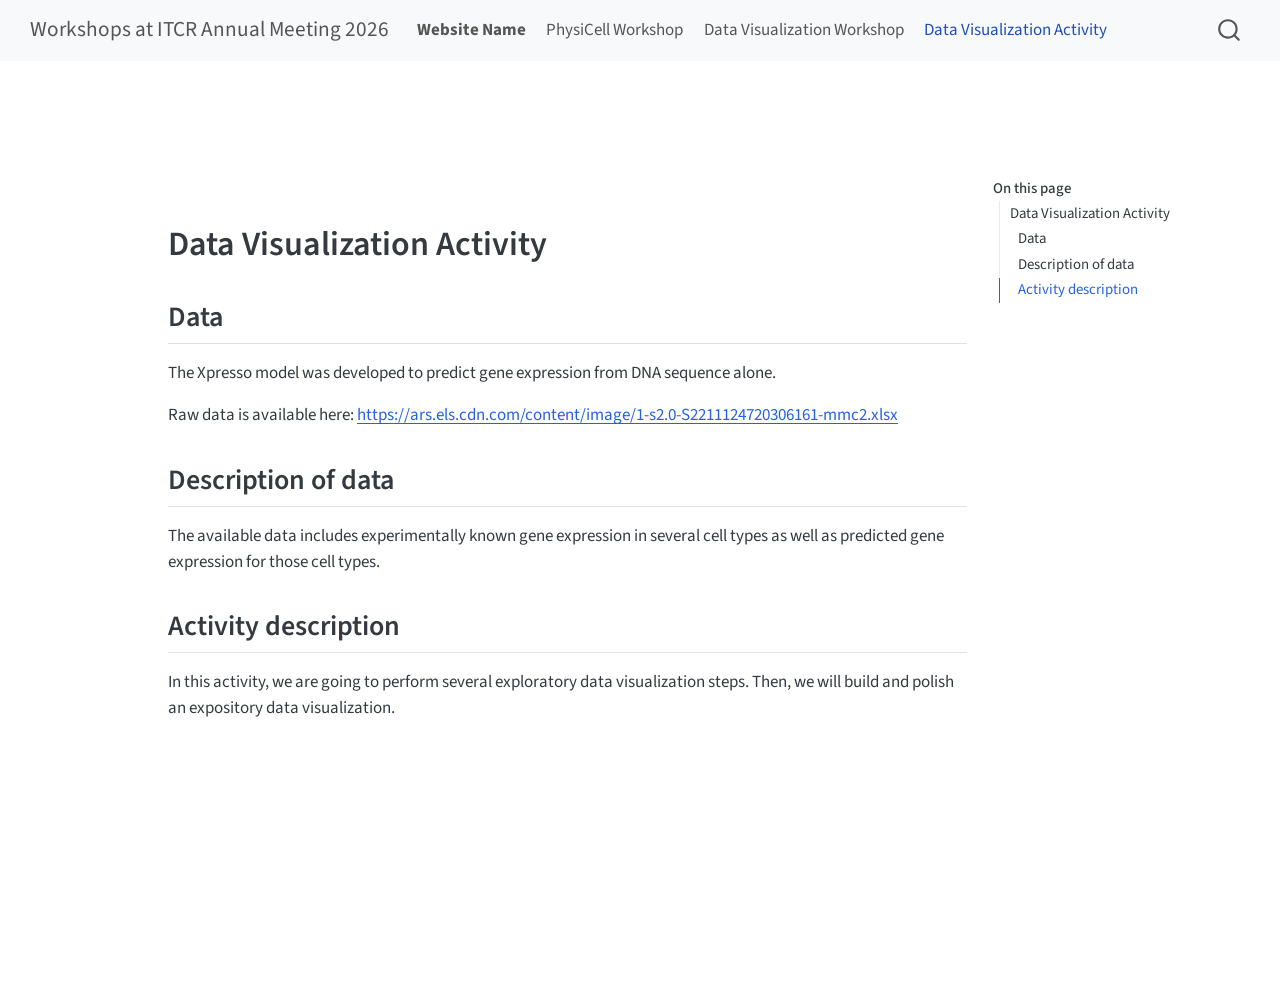
==== docs/activity.html @ d873f9ab "Render course" ====
<!DOCTYPE html>
<html xmlns="http://www.w3.org/1999/xhtml" lang="en" xml:lang="en"><head>

<meta charset="utf-8">
<meta name="generator" content="quarto-1.8.26">

<meta name="viewport" content="width=device-width, initial-scale=1.0, user-scalable=yes">


<title>activity – Workshops at ITCR Annual Meeting 2026</title>
<style>
code{white-space: pre-wrap;}
span.smallcaps{font-variant: small-caps;}
div.columns{display: flex; gap: min(4vw, 1.5em);}
div.column{flex: auto; overflow-x: auto;}
div.hanging-indent{margin-left: 1.5em; text-indent: -1.5em;}
ul.task-list{list-style: none;}
ul.task-list li input[type="checkbox"] {
  width: 0.8em;
  margin: 0 0.8em 0.2em -1em; /* quarto-specific, see https://github.com/quarto-dev/quarto-cli/issues/4556 */ 
  vertical-align: middle;
}
</style>


<script src="site_libs/quarto-nav/quarto-nav.js"></script>
<script src="site_libs/quarto-nav/headroom.min.js"></script>
<script src="site_libs/clipboard/clipboard.min.js"></script>
<script src="site_libs/quarto-search/autocomplete.umd.js"></script>
<script src="site_libs/quarto-search/fuse.min.js"></script>
<script src="site_libs/quarto-search/quarto-search.js"></script>
<meta name="quarto:offset" content="./">
<script src="site_libs/quarto-html/quarto.js" type="module"></script>
<script src="site_libs/quarto-html/tabsets/tabsets.js" type="module"></script>
<script src="site_libs/quarto-html/axe/axe-check.js" type="module"></script>
<script src="site_libs/quarto-html/popper.min.js"></script>
<script src="site_libs/quarto-html/tippy.umd.min.js"></script>
<script src="site_libs/quarto-html/anchor.min.js"></script>
<link href="site_libs/quarto-html/tippy.css" rel="stylesheet">
<link href="site_libs/quarto-html/quarto-syntax-highlighting-587c61ba64f3a5504c4d52d930310e48.css" rel="stylesheet" id="quarto-text-highlighting-styles">
<script src="site_libs/bootstrap/bootstrap.min.js"></script>
<link href="site_libs/bootstrap/bootstrap-icons.css" rel="stylesheet">
<link href="site_libs/bootstrap/bootstrap-8b9c9e0a7877ca3fdfdff7a4e986219e.min.css" rel="stylesheet" append-hash="true" id="quarto-bootstrap" data-mode="light">
<script id="quarto-search-options" type="application/json">{
  "location": "navbar",
  "copy-button": false,
  "collapse-after": 3,
  "panel-placement": "end",
  "type": "overlay",
  "limit": 50,
  "keyboard-shortcut": [
    "f",
    "/",
    "s"
  ],
  "show-item-context": false,
  "language": {
    "search-no-results-text": "No results",
    "search-matching-documents-text": "matching documents",
    "search-copy-link-title": "Copy link to search",
    "search-hide-matches-text": "Hide additional matches",
    "search-more-match-text": "more match in this document",
    "search-more-matches-text": "more matches in this document",
    "search-clear-button-title": "Clear",
    "search-text-placeholder": "",
    "search-detached-cancel-button-title": "Cancel",
    "search-submit-button-title": "Submit",
    "search-label": "Search"
  }
}</script>


<link rel="stylesheet" href="styles.css">
</head>

<body class="nav-fixed quarto-light">

<div id="quarto-search-results"></div>
  <header id="quarto-header" class="headroom fixed-top">
    <nav class="navbar navbar-expand-lg " data-bs-theme="dark">
      <div class="navbar-container container-fluid">
      <div class="navbar-brand-container mx-auto">
    <a class="navbar-brand" href="./index.html">
    <span class="navbar-title">Workshops at ITCR Annual Meeting 2026</span>
    </a>
  </div>
            <div id="quarto-search" class="" title="Search"></div>
          <button class="navbar-toggler" type="button" data-bs-toggle="collapse" data-bs-target="#navbarCollapse" aria-controls="navbarCollapse" role="menu" aria-expanded="false" aria-label="Toggle navigation" onclick="if (window.quartoToggleHeadroom) { window.quartoToggleHeadroom(); }">
  <span class="navbar-toggler-icon"></span>
</button>
          <div class="collapse navbar-collapse" id="navbarCollapse">
            <ul class="navbar-nav navbar-nav-scroll me-auto">
  <li class="nav-item">
    <a class="nav-link" href="./index.html"> <i class="bi bi-fa-home" role="img">
</i> 
<span class="menu-text"><strong>Website Name</strong></span></a>
  </li>  
  <li class="nav-item">
    <a class="nav-link" href="./physicell.html"> 
<span class="menu-text">PhysiCell Workshop</span></a>
  </li>  
  <li class="nav-item">
    <a class="nav-link" href="./dataviz.html"> 
<span class="menu-text">Data Visualization Workshop</span></a>
  </li>  
  <li class="nav-item">
    <a class="nav-link active" href="./activity.html" aria-current="page"> 
<span class="menu-text">Data Visualization Activity</span></a>
  </li>  
</ul>
          </div> <!-- /navcollapse -->
            <div class="quarto-navbar-tools">
</div>
      </div> <!-- /container-fluid -->
    </nav>
</header>
<!-- content -->
<div id="quarto-content" class="quarto-container page-columns page-rows-contents page-layout-article page-navbar">
<!-- sidebar -->
<!-- margin-sidebar -->
    <div id="quarto-margin-sidebar" class="sidebar margin-sidebar">
        <nav id="TOC" role="doc-toc" class="toc-active">
    <h2 id="toc-title">On this page</h2>
   
  <ul>
  <li><a href="#data-visualization-activity" id="toc-data-visualization-activity" class="nav-link active" data-scroll-target="#data-visualization-activity">Data Visualization Activity</a>
  <ul class="collapse">
  <li><a href="#data" id="toc-data" class="nav-link" data-scroll-target="#data">Data</a></li>
  <li><a href="#description-of-data" id="toc-description-of-data" class="nav-link" data-scroll-target="#description-of-data">Description of data</a></li>
  <li><a href="#activity-description" id="toc-activity-description" class="nav-link" data-scroll-target="#activity-description">Activity description</a></li>
  </ul></li>
  </ul>
</nav>
    </div>
<!-- main -->
<main class="content" id="quarto-document-content"><header id="title-block-header" class="quarto-title-block"></header>




<section id="data-visualization-activity" class="level1">
<h1>Data Visualization Activity</h1>
<section id="data" class="level2">
<h2 class="anchored" data-anchor-id="data">Data</h2>
<p>The Xpresso model was developed to predict gene expression from DNA sequence alone.</p>
<p>Raw data is available here: <a href="https://ars.els.cdn.com/content/image/1-s2.0-S2211124720306161-mmc2.xlsx">https://ars.els.cdn.com/content/image/1-s2.0-S2211124720306161-mmc2.xlsx</a></p>
<!--
Include csv link here
-->
</section>
<section id="description-of-data" class="level2">
<h2 class="anchored" data-anchor-id="description-of-data">Description of data</h2>
<p>The available data includes experimentally known gene expression in several cell types as well as predicted gene expression for those cell types.</p>
</section>
<section id="activity-description" class="level2">
<h2 class="anchored" data-anchor-id="activity-description">Activity description</h2>
<p>In this activity, we are going to perform several exploratory data visualization steps. Then, we will build and polish an expository data visualization.</p>


</section>
</section>

</main> <!-- /main -->
<script id="quarto-html-after-body" type="application/javascript">
  window.document.addEventListener("DOMContentLoaded", function (event) {
    const icon = "";
    const anchorJS = new window.AnchorJS();
    anchorJS.options = {
      placement: 'right',
      icon: icon
    };
    anchorJS.add('.anchored');
    const isCodeAnnotation = (el) => {
      for (const clz of el.classList) {
        if (clz.startsWith('code-annotation-')) {                     
          return true;
        }
      }
      return false;
    }
    const onCopySuccess = function(e) {
      // button target
      const button = e.trigger;
      // don't keep focus
      button.blur();
      // flash "checked"
      button.classList.add('code-copy-button-checked');
      var currentTitle = button.getAttribute("title");
      button.setAttribute("title", "Copied!");
      let tooltip;
      if (window.bootstrap) {
        button.setAttribute("data-bs-toggle", "tooltip");
        button.setAttribute("data-bs-placement", "left");
        button.setAttribute("data-bs-title", "Copied!");
        tooltip = new bootstrap.Tooltip(button, 
          { trigger: "manual", 
            customClass: "code-copy-button-tooltip",
            offset: [0, -8]});
        tooltip.show();    
      }
      setTimeout(function() {
        if (tooltip) {
          tooltip.hide();
          button.removeAttribute("data-bs-title");
          button.removeAttribute("data-bs-toggle");
          button.removeAttribute("data-bs-placement");
        }
        button.setAttribute("title", currentTitle);
        button.classList.remove('code-copy-button-checked');
      }, 1000);
      // clear code selection
      e.clearSelection();
    }
    const getTextToCopy = function(trigger) {
      const outerScaffold = trigger.parentElement.cloneNode(true);
      const codeEl = outerScaffold.querySelector('code');
      for (const childEl of codeEl.children) {
        if (isCodeAnnotation(childEl)) {
          childEl.remove();
        }
      }
      return codeEl.innerText;
    }
    const clipboard = new window.ClipboardJS('.code-copy-button:not([data-in-quarto-modal])', {
      text: getTextToCopy
    });
    clipboard.on('success', onCopySuccess);
    if (window.document.getElementById('quarto-embedded-source-code-modal')) {
      const clipboardModal = new window.ClipboardJS('.code-copy-button[data-in-quarto-modal]', {
        text: getTextToCopy,
        container: window.document.getElementById('quarto-embedded-source-code-modal')
      });
      clipboardModal.on('success', onCopySuccess);
    }
      var localhostRegex = new RegExp(/^(?:http|https):\/\/localhost\:?[0-9]*\//);
      var mailtoRegex = new RegExp(/^mailto:/);
        var filterRegex = new RegExp('/' + window.location.host + '/');
      var isInternal = (href) => {
          return filterRegex.test(href) || localhostRegex.test(href) || mailtoRegex.test(href);
      }
      // Inspect non-navigation links and adorn them if external
     var links = window.document.querySelectorAll('a[href]:not(.nav-link):not(.navbar-brand):not(.toc-action):not(.sidebar-link):not(.sidebar-item-toggle):not(.pagination-link):not(.no-external):not([aria-hidden]):not(.dropdown-item):not(.quarto-navigation-tool):not(.about-link)');
      for (var i=0; i<links.length; i++) {
        const link = links[i];
        if (!isInternal(link.href)) {
          // undo the damage that might have been done by quarto-nav.js in the case of
          // links that we want to consider external
          if (link.dataset.originalHref !== undefined) {
            link.href = link.dataset.originalHref;
          }
        }
      }
    function tippyHover(el, contentFn, onTriggerFn, onUntriggerFn) {
      const config = {
        allowHTML: true,
        maxWidth: 500,
        delay: 100,
        arrow: false,
        appendTo: function(el) {
            return el.parentElement;
        },
        interactive: true,
        interactiveBorder: 10,
        theme: 'quarto',
        placement: 'bottom-start',
      };
      if (contentFn) {
        config.content = contentFn;
      }
      if (onTriggerFn) {
        config.onTrigger = onTriggerFn;
      }
      if (onUntriggerFn) {
        config.onUntrigger = onUntriggerFn;
      }
      window.tippy(el, config); 
    }
    const noterefs = window.document.querySelectorAll('a[role="doc-noteref"]');
    for (var i=0; i<noterefs.length; i++) {
      const ref = noterefs[i];
      tippyHover(ref, function() {
        // use id or data attribute instead here
        let href = ref.getAttribute('data-footnote-href') || ref.getAttribute('href');
        try { href = new URL(href).hash; } catch {}
        const id = href.replace(/^#\/?/, "");
        const note = window.document.getElementById(id);
        if (note) {
          return note.innerHTML;
        } else {
          return "";
        }
      });
    }
    const xrefs = window.document.querySelectorAll('a.quarto-xref');
    const processXRef = (id, note) => {
      // Strip column container classes
      const stripColumnClz = (el) => {
        el.classList.remove("page-full", "page-columns");
        if (el.children) {
          for (const child of el.children) {
            stripColumnClz(child);
          }
        }
      }
      stripColumnClz(note)
      if (id === null || id.startsWith('sec-')) {
        // Special case sections, only their first couple elements
        const container = document.createElement("div");
        if (note.children && note.children.length > 2) {
          container.appendChild(note.children[0].cloneNode(true));
          for (let i = 1; i < note.children.length; i++) {
            const child = note.children[i];
            if (child.tagName === "P" && child.innerText === "") {
              continue;
            } else {
              container.appendChild(child.cloneNode(true));
              break;
            }
          }
          if (window.Quarto?.typesetMath) {
            window.Quarto.typesetMath(container);
          }
          return container.innerHTML
        } else {
          if (window.Quarto?.typesetMath) {
            window.Quarto.typesetMath(note);
          }
          return note.innerHTML;
        }
      } else {
        // Remove any anchor links if they are present
        const anchorLink = note.querySelector('a.anchorjs-link');
        if (anchorLink) {
          anchorLink.remove();
        }
        if (window.Quarto?.typesetMath) {
          window.Quarto.typesetMath(note);
        }
        if (note.classList.contains("callout")) {
          return note.outerHTML;
        } else {
          return note.innerHTML;
        }
      }
    }
    for (var i=0; i<xrefs.length; i++) {
      const xref = xrefs[i];
      tippyHover(xref, undefined, function(instance) {
        instance.disable();
        let url = xref.getAttribute('href');
        let hash = undefined; 
        if (url.startsWith('#')) {
          hash = url;
        } else {
          try { hash = new URL(url).hash; } catch {}
        }
        if (hash) {
          const id = hash.replace(/^#\/?/, "");
          const note = window.document.getElementById(id);
          if (note !== null) {
            try {
              const html = processXRef(id, note.cloneNode(true));
              instance.setContent(html);
            } finally {
              instance.enable();
              instance.show();
            }
          } else {
            // See if we can fetch this
            fetch(url.split('#')[0])
            .then(res => res.text())
            .then(html => {
              const parser = new DOMParser();
              const htmlDoc = parser.parseFromString(html, "text/html");
              const note = htmlDoc.getElementById(id);
              if (note !== null) {
                const html = processXRef(id, note);
                instance.setContent(html);
              } 
            }).finally(() => {
              instance.enable();
              instance.show();
            });
          }
        } else {
          // See if we can fetch a full url (with no hash to target)
          // This is a special case and we should probably do some content thinning / targeting
          fetch(url)
          .then(res => res.text())
          .then(html => {
            const parser = new DOMParser();
            const htmlDoc = parser.parseFromString(html, "text/html");
            const note = htmlDoc.querySelector('main.content');
            if (note !== null) {
              // This should only happen for chapter cross references
              // (since there is no id in the URL)
              // remove the first header
              if (note.children.length > 0 && note.children[0].tagName === "HEADER") {
                note.children[0].remove();
              }
              const html = processXRef(null, note);
              instance.setContent(html);
            } 
          }).finally(() => {
            instance.enable();
            instance.show();
          });
        }
      }, function(instance) {
      });
    }
        let selectedAnnoteEl;
        const selectorForAnnotation = ( cell, annotation) => {
          let cellAttr = 'data-code-cell="' + cell + '"';
          let lineAttr = 'data-code-annotation="' +  annotation + '"';
          const selector = 'span[' + cellAttr + '][' + lineAttr + ']';
          return selector;
        }
        const selectCodeLines = (annoteEl) => {
          const doc = window.document;
          const targetCell = annoteEl.getAttribute("data-target-cell");
          const targetAnnotation = annoteEl.getAttribute("data-target-annotation");
          const annoteSpan = window.document.querySelector(selectorForAnnotation(targetCell, targetAnnotation));
          const lines = annoteSpan.getAttribute("data-code-lines").split(",");
          const lineIds = lines.map((line) => {
            return targetCell + "-" + line;
          })
          let top = null;
          let height = null;
          let parent = null;
          if (lineIds.length > 0) {
              //compute the position of the single el (top and bottom and make a div)
              const el = window.document.getElementById(lineIds[0]);
              top = el.offsetTop;
              height = el.offsetHeight;
              parent = el.parentElement.parentElement;
            if (lineIds.length > 1) {
              const lastEl = window.document.getElementById(lineIds[lineIds.length - 1]);
              const bottom = lastEl.offsetTop + lastEl.offsetHeight;
              height = bottom - top;
            }
            if (top !== null && height !== null && parent !== null) {
              // cook up a div (if necessary) and position it 
              let div = window.document.getElementById("code-annotation-line-highlight");
              if (div === null) {
                div = window.document.createElement("div");
                div.setAttribute("id", "code-annotation-line-highlight");
                div.style.position = 'absolute';
                parent.appendChild(div);
              }
              div.style.top = top - 2 + "px";
              div.style.height = height + 4 + "px";
              div.style.left = 0;
              let gutterDiv = window.document.getElementById("code-annotation-line-highlight-gutter");
              if (gutterDiv === null) {
                gutterDiv = window.document.createElement("div");
                gutterDiv.setAttribute("id", "code-annotation-line-highlight-gutter");
                gutterDiv.style.position = 'absolute';
                const codeCell = window.document.getElementById(targetCell);
                const gutter = codeCell.querySelector('.code-annotation-gutter');
                gutter.appendChild(gutterDiv);
              }
              gutterDiv.style.top = top - 2 + "px";
              gutterDiv.style.height = height + 4 + "px";
            }
            selectedAnnoteEl = annoteEl;
          }
        };
        const unselectCodeLines = () => {
          const elementsIds = ["code-annotation-line-highlight", "code-annotation-line-highlight-gutter"];
          elementsIds.forEach((elId) => {
            const div = window.document.getElementById(elId);
            if (div) {
              div.remove();
            }
          });
          selectedAnnoteEl = undefined;
        };
          // Handle positioning of the toggle
      window.addEventListener(
        "resize",
        throttle(() => {
          elRect = undefined;
          if (selectedAnnoteEl) {
            selectCodeLines(selectedAnnoteEl);
          }
        }, 10)
      );
      function throttle(fn, ms) {
      let throttle = false;
      let timer;
        return (...args) => {
          if(!throttle) { // first call gets through
              fn.apply(this, args);
              throttle = true;
          } else { // all the others get throttled
              if(timer) clearTimeout(timer); // cancel #2
              timer = setTimeout(() => {
                fn.apply(this, args);
                timer = throttle = false;
              }, ms);
          }
        };
      }
        // Attach click handler to the DT
        const annoteDls = window.document.querySelectorAll('dt[data-target-cell]');
        for (const annoteDlNode of annoteDls) {
          annoteDlNode.addEventListener('click', (event) => {
            const clickedEl = event.target;
            if (clickedEl !== selectedAnnoteEl) {
              unselectCodeLines();
              const activeEl = window.document.querySelector('dt[data-target-cell].code-annotation-active');
              if (activeEl) {
                activeEl.classList.remove('code-annotation-active');
              }
              selectCodeLines(clickedEl);
              clickedEl.classList.add('code-annotation-active');
            } else {
              // Unselect the line
              unselectCodeLines();
              clickedEl.classList.remove('code-annotation-active');
            }
          });
        }
    const findCites = (el) => {
      const parentEl = el.parentElement;
      if (parentEl) {
        const cites = parentEl.dataset.cites;
        if (cites) {
          return {
            el,
            cites: cites.split(' ')
          };
        } else {
          return findCites(el.parentElement)
        }
      } else {
        return undefined;
      }
    };
    var bibliorefs = window.document.querySelectorAll('a[role="doc-biblioref"]');
    for (var i=0; i<bibliorefs.length; i++) {
      const ref = bibliorefs[i];
      const citeInfo = findCites(ref);
      if (citeInfo) {
        tippyHover(citeInfo.el, function() {
          var popup = window.document.createElement('div');
          citeInfo.cites.forEach(function(cite) {
            var citeDiv = window.document.createElement('div');
            citeDiv.classList.add('hanging-indent');
            citeDiv.classList.add('csl-entry');
            var biblioDiv = window.document.getElementById('ref-' + cite);
            if (biblioDiv) {
              citeDiv.innerHTML = biblioDiv.innerHTML;
            }
            popup.appendChild(citeDiv);
          });
          return popup.innerHTML;
        });
      }
    }
  });
  </script>
</div> <!-- /content -->




</body></html>
---- docs/site_libs/quarto-html/tippy.css ----
.tippy-box[data-animation=fade][data-state=hidden]{opacity:0}[data-tippy-root]{max-width:calc(100vw - 10px)}.tippy-box{position:relative;background-color:#333;color:#fff;border-radius:4px;font-size:14px;line-height:1.4;white-space:normal;outline:0;transition-property:transform,visibility,opacity}.tippy-box[data-placement^=top]>.tippy-arrow{bottom:0}.tippy-box[data-placement^=top]>.tippy-arrow:before{bottom:-7px;left:0;border-width:8px 8px 0;border-top-color:initial;transform-origin:center top}.tippy-box[data-placement^=bottom]>.tippy-arrow{top:0}.tippy-box[data-placement^=bottom]>.tippy-arrow:before{top:-7px;left:0;border-width:0 8px 8px;border-bottom-color:initial;transform-origin:center bottom}.tippy-box[data-placement^=left]>.tippy-arrow{right:0}.tippy-box[data-placement^=left]>.tippy-arrow:before{border-width:8px 0 8px 8px;border-left-color:initial;right:-7px;transform-origin:center left}.tippy-box[data-placement^=right]>.tippy-arrow{left:0}.tippy-box[data-placement^=right]>.tippy-arrow:before{left:-7px;border-width:8px 8px 8px 0;border-right-color:initial;transform-origin:center right}.tippy-box[data-inertia][data-state=visible]{transition-timing-function:cubic-bezier(.54,1.5,.38,1.11)}.tippy-arrow{width:16px;height:16px;color:#333}.tippy-arrow:before{content:"";position:absolute;border-color:transparent;border-style:solid}.tippy-content{position:relative;padding:5px 9px;z-index:1}
---- docs/site_libs/quarto-html/quarto-syntax-highlighting-587c61ba64f3a5504c4d52d930310e48.css ----
/* quarto syntax highlight colors */
:root {
  --quarto-hl-ot-color: #003B4F;
  --quarto-hl-at-color: #657422;
  --quarto-hl-ss-color: #20794D;
  --quarto-hl-an-color: #5E5E5E;
  --quarto-hl-fu-color: #4758AB;
  --quarto-hl-st-color: #20794D;
  --quarto-hl-cf-color: #003B4F;
  --quarto-hl-op-color: #5E5E5E;
  --quarto-hl-er-color: #AD0000;
  --quarto-hl-bn-color: #AD0000;
  --quarto-hl-al-color: #AD0000;
  --quarto-hl-va-color: #111111;
  --quarto-hl-bu-color: inherit;
  --quarto-hl-ex-color: inherit;
  --quarto-hl-pp-color: #AD0000;
  --quarto-hl-in-color: #5E5E5E;
  --quarto-hl-vs-color: #20794D;
  --quarto-hl-wa-color: #5E5E5E;
  --quarto-hl-do-color: #5E5E5E;
  --quarto-hl-im-color: #00769E;
  --quarto-hl-ch-color: #20794D;
  --quarto-hl-dt-color: #AD0000;
  --quarto-hl-fl-color: #AD0000;
  --quarto-hl-co-color: #5E5E5E;
  --quarto-hl-cv-color: #5E5E5E;
  --quarto-hl-cn-color: #8f5902;
  --quarto-hl-sc-color: #5E5E5E;
  --quarto-hl-dv-color: #AD0000;
  --quarto-hl-kw-color: #003B4F;
}

/* other quarto variables */
:root {
  --quarto-font-monospace: SFMono-Regular, Menlo, Monaco, Consolas, "Liberation Mono", "Courier New", monospace;
}

/* syntax highlight based on Pandoc's rules */
pre > code.sourceCode > span {
  color: #003B4F;
}

code.sourceCode > span {
  color: #003B4F;
}

div.sourceCode,
div.sourceCode pre.sourceCode {
  color: #003B4F;
}

/* Normal */
code span {
  color: #003B4F;
}

/* Alert */
code span.al {
  color: #AD0000;
  font-style: inherit;
}

/* Annotation */
code span.an {
  color: #5E5E5E;
  font-style: inherit;
}

/* Attribute */
code span.at {
  color: #657422;
  font-style: inherit;
}

/* BaseN */
code span.bn {
  color: #AD0000;
  font-style: inherit;
}

/* BuiltIn */
code span.bu {
  font-style: inherit;
}

/* ControlFlow */
code span.cf {
  color: #003B4F;
  font-weight: bold;
  font-style: inherit;
}

/* Char */
code span.ch {
  color: #20794D;
  font-style: inherit;
}

/* Constant */
code span.cn {
  color: #8f5902;
  font-style: inherit;
}

/* Comment */
code span.co {
  color: #5E5E5E;
  font-style: inherit;
}

/* CommentVar */
code span.cv {
  color: #5E5E5E;
  font-style: italic;
}

/* Documentation */
code span.do {
  color: #5E5E5E;
  font-style: italic;
}

/* DataType */
code span.dt {
  color: #AD0000;
  font-style: inherit;
}

/* DecVal */
code span.dv {
  color: #AD0000;
  font-style: inherit;
}

/* Error */
code span.er {
  color: #AD0000;
  font-style: inherit;
}

/* Extension */
code span.ex {
  font-style: inherit;
}

/* Float */
code span.fl {
  color: #AD0000;
  font-style: inherit;
}

/* Function */
code span.fu {
  color: #4758AB;
  font-style: inherit;
}

/* Import */
code span.im {
  color: #00769E;
  font-style: inherit;
}

/* Information */
code span.in {
  color: #5E5E5E;
  font-style: inherit;
}

/* Keyword */
code span.kw {
  color: #003B4F;
  font-weight: bold;
  font-style: inherit;
}

/* Operator */
code span.op {
  color: #5E5E5E;
  font-style: inherit;
}

/* Other */
code span.ot {
  color: #003B4F;
  font-style: inherit;
}

/* Preprocessor */
code span.pp {
  color: #AD0000;
  font-style: inherit;
}

/* SpecialChar */
code span.sc {
  color: #5E5E5E;
  font-style: inherit;
}

/* SpecialString */
code span.ss {
  color: #20794D;
  font-style: inherit;
}

/* String */
code span.st {
  color: #20794D;
  font-style: inherit;
}

/* Variable */
code span.va {
  color: #111111;
  font-style: inherit;
}

/* VerbatimString */
code span.vs {
  color: #20794D;
  font-style: inherit;
}

/* Warning */
code span.wa {
  color: #5E5E5E;
  font-style: italic;
}

.prevent-inlining {
  content: "</";
}

/*# sourceMappingURL=2dce1cc6c82594539e1579de68416b47.css.map */
---- docs/styles.css ----
/* To add some space below the navigation bar */

 body {
  margin-top: 100px;
}


/* add some color - if you want color behind a major point on your website */

.banner_color {
  background-color: lightblue;
  font-weight:bold;

}

/* Style buttons - if you want some text centered and bolded */

.center {
  font-weight:bold;
  text-align: center;
}

/* Style buttons - if you want to have a button */
.btn {
  background-color: DodgerBlue;
  border: none;
  color: white;
  padding: 8px 20px;
  cursor: pointer;
  font-size: 14px;
}

/* Darker background on mouse-over */
.btn:hover {
  background-color: RoyalBlue;
}
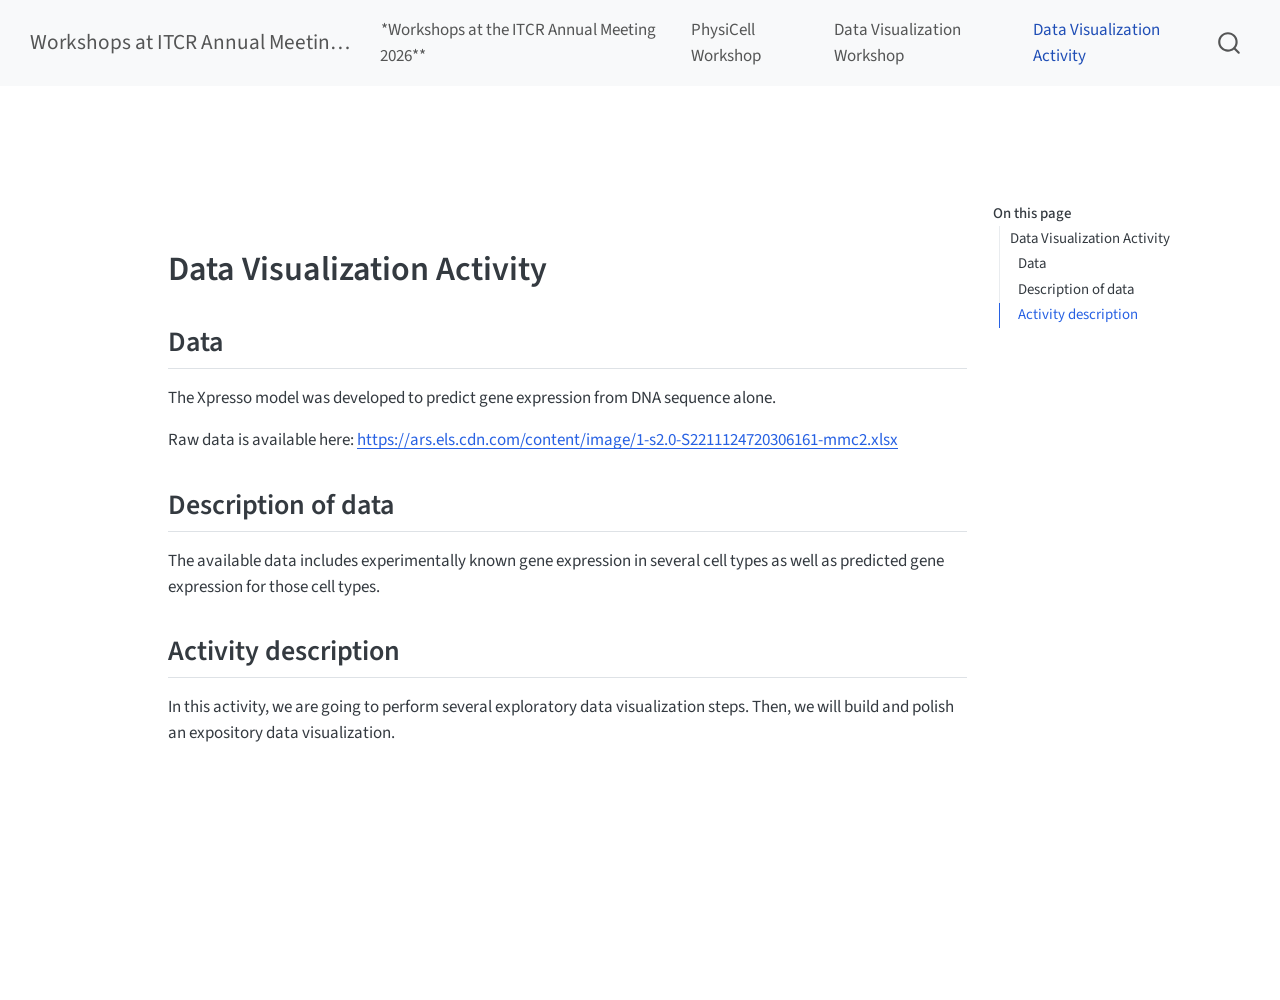
==== commit 7b3b5011: "Render course" ====
--- a/docs/activity.html
+++ b/docs/activity.html
@@ -93,7 +93,7 @@
   <li class="nav-item">
     <a class="nav-link" href="./index.html"> <i class="bi bi-fa-home" role="img">
 </i> 
-<span class="menu-text"><strong>Website Name</strong></span></a>
+<span class="menu-text">*Workshops at the ITCR Annual Meeting 2026**</span></a>
   </li>  
   <li class="nav-item">
     <a class="nav-link" href="./physicell.html"> 
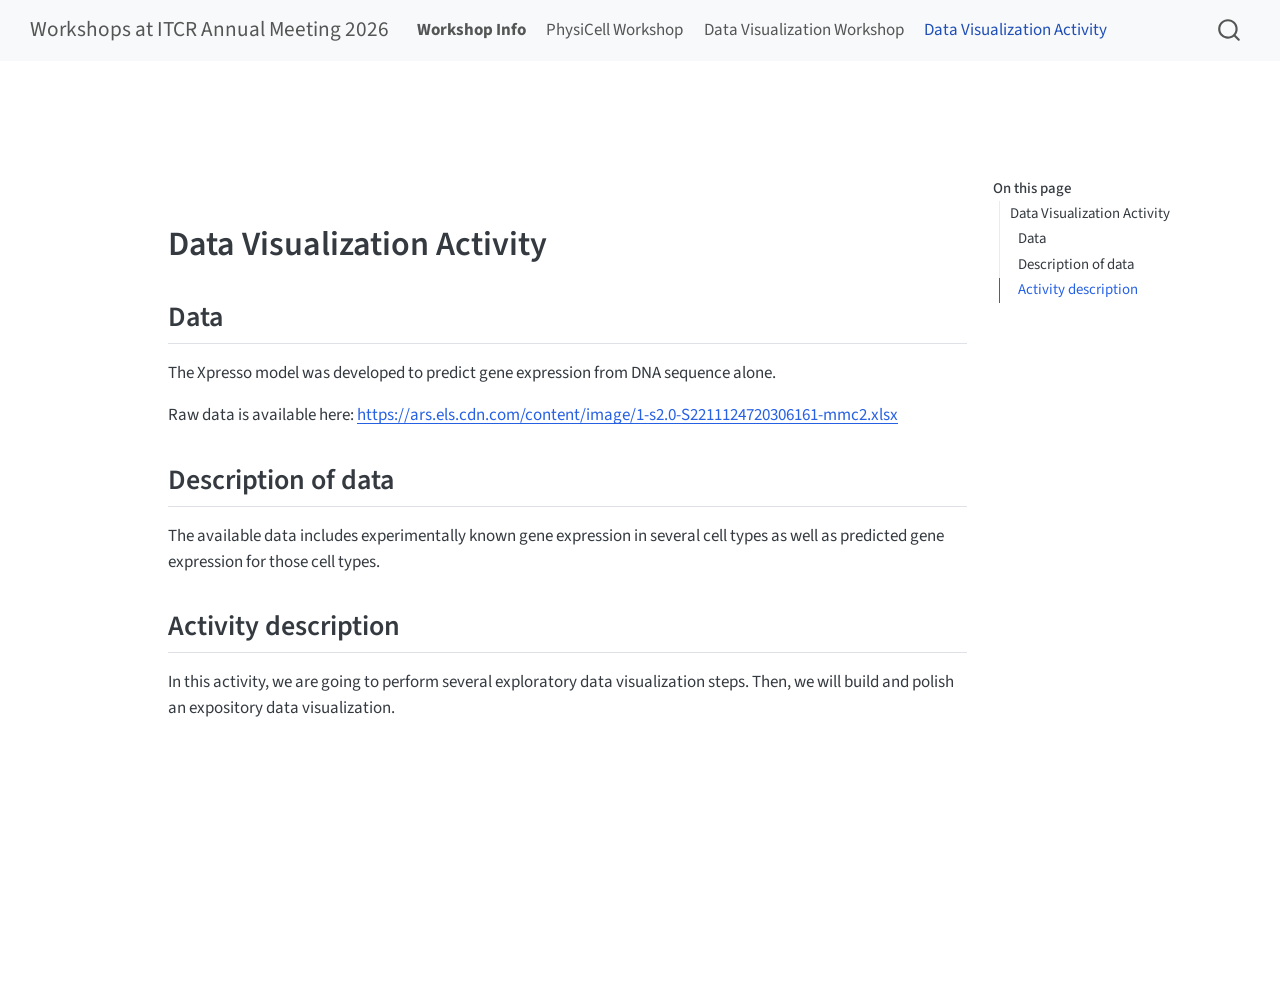
==== commit e1eba5cf: "Render course" ====
--- a/docs/activity.html
+++ b/docs/activity.html
@@ -40,7 +40,7 @@
 <link href="site_libs/quarto-html/quarto-syntax-highlighting-587c61ba64f3a5504c4d52d930310e48.css" rel="stylesheet" id="quarto-text-highlighting-styles">
 <script src="site_libs/bootstrap/bootstrap.min.js"></script>
 <link href="site_libs/bootstrap/bootstrap-icons.css" rel="stylesheet">
-<link href="site_libs/bootstrap/bootstrap-8b9c9e0a7877ca3fdfdff7a4e986219e.min.css" rel="stylesheet" append-hash="true" id="quarto-bootstrap" data-mode="light">
+<link href="site_libs/bootstrap/bootstrap-2b24086f6991a35f5f5ba430ba3daabe.min.css" rel="stylesheet" append-hash="true" id="quarto-bootstrap" data-mode="light">
 <script id="quarto-search-options" type="application/json">{
   "location": "navbar",
   "copy-button": false,
@@ -93,7 +93,7 @@
   <li class="nav-item">
     <a class="nav-link" href="./index.html"> <i class="bi bi-fa-home" role="img">
 </i> 
-<span class="menu-text">*Workshops at the ITCR Annual Meeting 2026**</span></a>
+<span class="menu-text"><strong>Workshop Info</strong></span></a>
   </li>  
   <li class="nav-item">
     <a class="nav-link" href="./physicell.html"> 
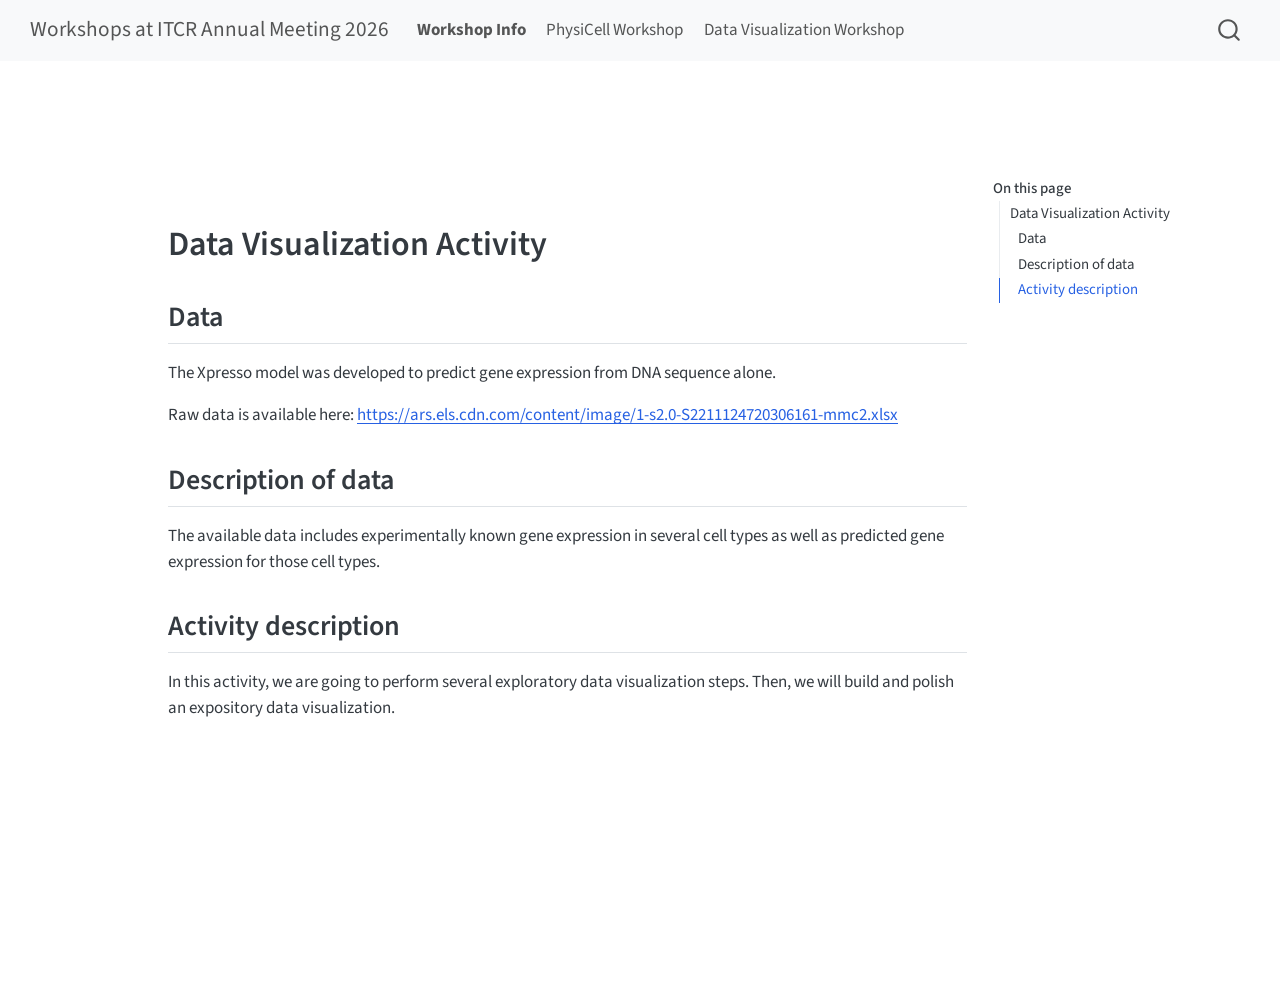
==== commit f08d5f15: "Render course" ====
--- a/docs/activity.html
+++ b/docs/activity.html
@@ -40,7 +40,7 @@
 <link href="site_libs/quarto-html/quarto-syntax-highlighting-587c61ba64f3a5504c4d52d930310e48.css" rel="stylesheet" id="quarto-text-highlighting-styles">
 <script src="site_libs/bootstrap/bootstrap.min.js"></script>
 <link href="site_libs/bootstrap/bootstrap-icons.css" rel="stylesheet">
-<link href="site_libs/bootstrap/bootstrap-2b24086f6991a35f5f5ba430ba3daabe.min.css" rel="stylesheet" append-hash="true" id="quarto-bootstrap" data-mode="light">
+<link href="site_libs/bootstrap/bootstrap-8b9c9e0a7877ca3fdfdff7a4e986219e.min.css" rel="stylesheet" append-hash="true" id="quarto-bootstrap" data-mode="light">
 <script id="quarto-search-options" type="application/json">{
   "location": "navbar",
   "copy-button": false,
@@ -103,10 +103,6 @@
     <a class="nav-link" href="./dataviz.html"> 
 <span class="menu-text">Data Visualization Workshop</span></a>
   </li>  
-  <li class="nav-item">
-    <a class="nav-link active" href="./activity.html" aria-current="page"> 
-<span class="menu-text">Data Visualization Activity</span></a>
-  </li>  
 </ul>
           </div> <!-- /navcollapse -->
             <div class="quarto-navbar-tools">
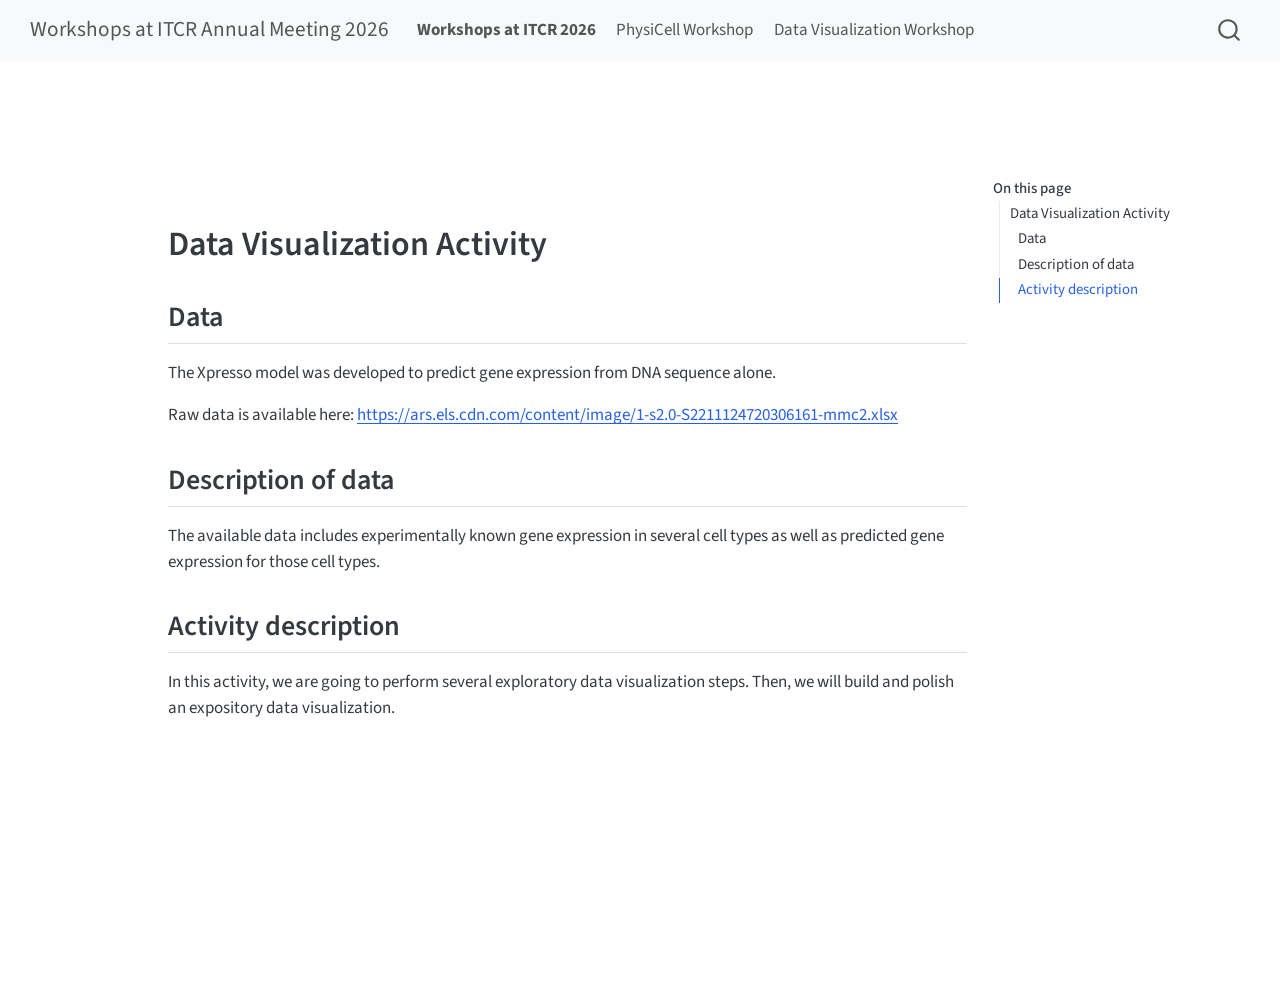
==== commit 530d442d: "Render course" ====
--- a/docs/activity.html
+++ b/docs/activity.html
@@ -93,7 +93,7 @@
   <li class="nav-item">
     <a class="nav-link" href="./index.html"> <i class="bi bi-fa-home" role="img">
 </i> 
-<span class="menu-text"><strong>Workshop Info</strong></span></a>
+<span class="menu-text"><strong>Workshops at ITCR 2026</strong></span></a>
   </li>  
   <li class="nav-item">
     <a class="nav-link" href="./physicell.html"> 
